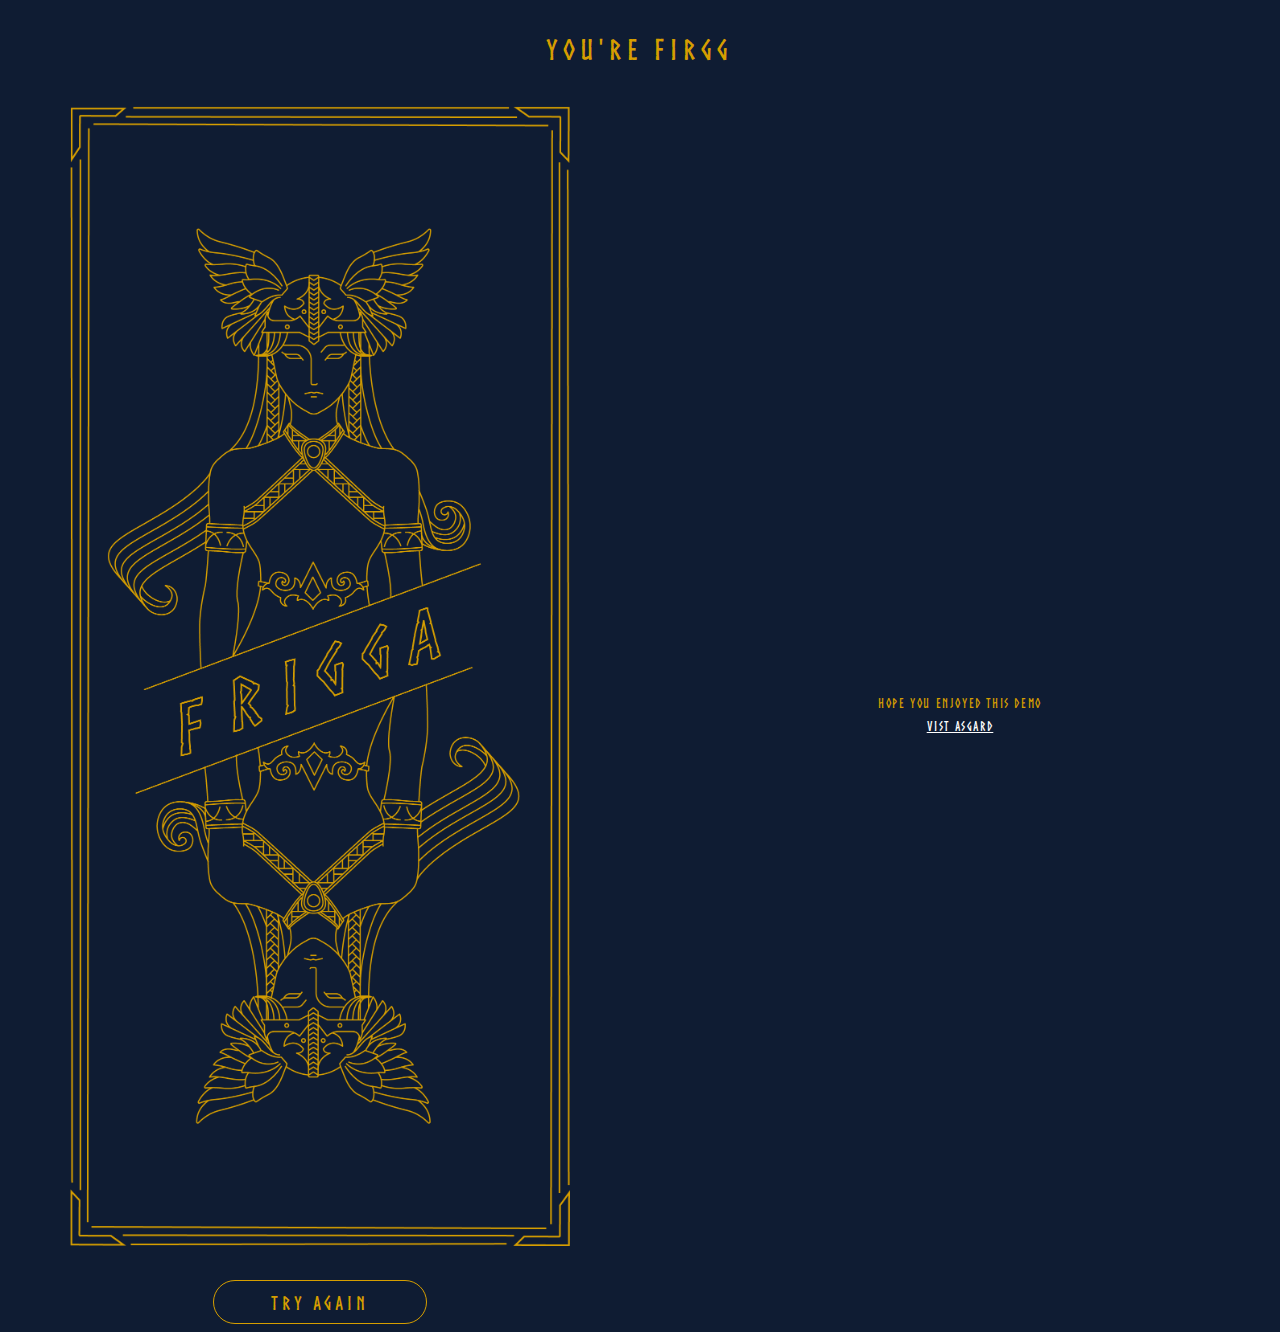
==== Frigg.html @ 059e4641 "Add files via upload" ====
<!DOCTYPE html>
<html lang="en" class="no-js">
	<head>
		<meta charset="UTF-8" />
		<meta http-equiv="X-UA-Compatible" content="IE=edge">
		<meta name="viewport" content="width=device-width, initial-scale=1">
		<title>Norse gods</title>
		<link rel="stylesheet" type="text/css" href="css/normalize.css" />
		<link rel="stylesheet" type="text/css" href="css/demo.css" />
		<script src="js/modernizr-custom.js"></script>
	</head>
	<body>
		<div class="container">
			<header class="codrops-header">
				<p>You're Firgg</p>
			</header>

			<div class="content">
		    	<div class="results">
			    <img src="img/r5.png" alt="Try" />
                <p>
				    
				</p>
		    	</div>

				<button class="button button--TryAgain" onclick="window.location.href='index.html'"> 
				 Try again
				</button>
            </div>

			<!-- Related demos -->
			<section class="content">
		    	<p>Hope you enjoyed this demo<br/><a href="https://www.facebook.com/groups/219597962148508">Vist Asgard</a> </p>
			</section>
		</div><!-- /container -->
		<script src="js/classie.js"></script>

		<script>
			// http://stackoverflow.com/a/11381730/989439
			function mobilecheck() {
				var check = false;
				(function(a){if(/(android|ipad|playbook|silk|bb\d+|meego).+mobile|avantgo|bada\/|blackberry|blazer|compal|elaine|fennec|hiptop|iemobile|ip(hone|od)|iris|kindle|lge |maemo|midp|mmp|netfront|opera m(ob|in)i|palm( os)?|phone|p(ixi|re)\/|plucker|pocket|psp|series(4|6)0|symbian|treo|up\.(browser|link)|vodafone|wap|windows (ce|phone)|xda|xiino/i.test(a)||/1207|6310|6590|3gso|4thp|50[1-6]i|770s|802s|a wa|abac|ac(er|oo|s\-)|ai(ko|rn)|al(av|ca|co)|amoi|an(ex|ny|yw)|aptu|ar(ch|go)|as(te|us)|attw|au(di|\-m|r |s )|avan|be(ck|ll|nq)|bi(lb|rd)|bl(ac|az)|br(e|v)w|bumb|bw\-(n|u)|c55\/|capi|ccwa|cdm\-|cell|chtm|cldc|cmd\-|co(mp|nd)|craw|da(it|ll|ng)|dbte|dc\-s|devi|dica|dmob|do(c|p)o|ds(12|\-d)|el(49|ai)|em(l2|ul)|er(ic|k0)|esl8|ez([4-7]0|os|wa|ze)|fetc|fly(\-|_)|g1 u|g560|gene|gf\-5|g\-mo|go(\.w|od)|gr(ad|un)|haie|hcit|hd\-(m|p|t)|hei\-|hi(pt|ta)|hp( i|ip)|hs\-c|ht(c(\-| |_|a|g|p|s|t)|tp)|hu(aw|tc)|i\-(20|go|ma)|i230|iac( |\-|\/)|ibro|idea|ig01|ikom|im1k|inno|ipaq|iris|ja(t|v)a|jbro|jemu|jigs|kddi|keji|kgt( |\/)|klon|kpt |kwc\-|kyo(c|k)|le(no|xi)|lg( g|\/(k|l|u)|50|54|\-[a-w])|libw|lynx|m1\-w|m3ga|m50\/|ma(te|ui|xo)|mc(01|21|ca)|m\-cr|me(rc|ri)|mi(o8|oa|ts)|mmef|mo(01|02|bi|de|do|t(\-| |o|v)|zz)|mt(50|p1|v )|mwbp|mywa|n10[0-2]|n20[2-3]|n30(0|2)|n50(0|2|5)|n7(0(0|1)|10)|ne((c|m)\-|on|tf|wf|wg|wt)|nok(6|i)|nzph|o2im|op(ti|wv)|oran|owg1|p800|pan(a|d|t)|pdxg|pg(13|\-([1-8]|c))|phil|pire|pl(ay|uc)|pn\-2|po(ck|rt|se)|prox|psio|pt\-g|qa\-a|qc(07|12|21|32|60|\-[2-7]|i\-)|qtek|r380|r600|raks|rim9|ro(ve|zo)|s55\/|sa(ge|ma|mm|ms|ny|va)|sc(01|h\-|oo|p\-)|sdk\/|se(c(\-|0|1)|47|mc|nd|ri)|sgh\-|shar|sie(\-|m)|sk\-0|sl(45|id)|sm(al|ar|b3|it|t5)|so(ft|ny)|sp(01|h\-|v\-|v )|sy(01|mb)|t2(18|50)|t6(00|10|18)|ta(gt|lk)|tcl\-|tdg\-|tel(i|m)|tim\-|t\-mo|to(pl|sh)|ts(70|m\-|m3|m5)|tx\-9|up(\.b|g1|si)|utst|v400|v750|veri|vi(rg|te)|vk(40|5[0-3]|\-v)|vm40|voda|vulc|vx(52|53|60|61|70|80|81|83|85|98)|w3c(\-| )|webc|whit|wi(g |nc|nw)|wmlb|wonu|x700|yas\-|your|zeto|zte\-/i.test(a.substr(0,4)))check = true})(navigator.userAgent||navigator.vendor||window.opera);
				return check;
			}

			var clickeventtype = mobilecheck() ? 'touchstart' : 'click';

			(function() {
				var support = { animations : Modernizr.cssanimations },
					animEndEventNames = { 'WebkitAnimation' : 'webkitAnimationEnd', 'OAnimation' : 'oAnimationEnd', 'msAnimation' : 'MSAnimationEnd', 'animation' : 'animationend' },
					animEndEventName = animEndEventNames[ Modernizr.prefixed( 'animation' ) ],
					onEndAnimation = function( el, callback ) {
						var onEndCallbackFn = function( ev ) {
							if( support.animations ) {
								if(ev.target != this) return;
								this.removeEventListener( animEndEventName, onEndCallbackFn);
							}
							if(callback && typeof callback === 'function') {callback.call();}
						};
						if( support.animations ) {
							el.addEventListener(animEndEventName, onEndCallbackFn);
						}
						else {
							onEndCallbackFn();
						}
					};

				[].slice.call(document.querySelectorAll('.button--sonar')).forEach(function(el) {
					el.addEventListener(clickeventtype, function(ev) {
						if( el.getAttribute('data-state') !== 'locked' ) {
							classie.add(el, 'button--active');
							onEndAnimation(el, function() {
								classie.remove(el, 'button--active');
							});
						}
					});
				});
			})();
		</script>
		<script src="js/dynamics.min.js"></script>

	</body>
</html>
---- css/demo.css ----
@font-face {
    font-family: "Norse-Bold";
    src: url('../fonts/Norse-Bold.otf') format("truetype");
}

@font-face {
	font-weight: normal;
	font-style: normal;
	font-family: 'codropsicons';
	src:url('../fonts/codropsicons/codropsicons.eot');
	src:url('../fonts/codropsicons/codropsicons.eot?#iefix') format('embedded-opentype'),
		url('../fonts/codropsicons/codropsicons.woff') format('woff'),
		url('../fonts/codropsicons/codropsicons.ttf') format('truetype'),
		url('../fonts/codropsicons/codropsicons.svg#codropsicons') format('svg');
}

*, *:after, *:before { -webkit-box-sizing: border-box; box-sizing: border-box; }
.clearfix:before, .clearfix:after {display: table;  content: ''; }
.clearfix:after { clear: both; }

body {
	font-family: Avenir, 'Helvetica Neue', 'Lato', 'Segoe UI', Helvetica, Arial, sans-serif;
	background: #0f1c33;
	-webkit-font-smoothing: antialiased;
	-moz-osx-font-smoothing: grayscale;
}

button:focus {
	outline: none;
}
.button--TryAgain{
    padding: 0.6em 3em;
    font-size: 1.2em;
    color:#d69e00;
    text-align: center;
    border-radius: 2em;
    background: #0f1c33;
    border: .07em solid #d69e00;
    letter-spacing: .2em;
}
.container {
	display: -webkit-flex;
	display: flex;
	-webkit-justify-content: center;
	justify-content: center;
	-webkit-align-items: center;
	align-items: center;
	-webkit-flex-wrap: wrap;
	flex-wrap: wrap;
}

/* Header */


.codrops-header {
	width: 100%;
	padding: 0.2em;
    font-family: "Norse-Bold", Verdana, Tahoma;
	text-align: center;
	color: #d69e00;
    font-size: 1.8em;
    letter-spacing: .2em;
}


/* Content */
.content {
	-webkit-align-self: stretch;
	align-self: stretch;
    align-items: center;
    text-align: center;
    font-size: 1em;
    letter-spacing: .1em;
	overflow: hidden;
	padding: .5em;
	width: 50%;
	position: relative;
	display: -webkit-flex;
	display: flex;
    color:#d69e00;
	-webkit-justify-content: center;
	justify-content: center;
	-webkit-align-items: center;
	align-items: center;
	-webkit-flex-direction: column;
	flex-direction: column;
    font-family: "Norse-Bold", Verdana, Tahoma;
}
.content p{
    font-size: 0.8em;
    line-height: 1.8em;
}
.content a{
    color: #fff;
    text-decoration: underline;
}

.content:nth-child(even):last-child {
	width: 100%;
}

.content__title {
	margin:  0;
	font-size: 1em;
	z-index: 100;
	position: relative;
	color: rgba(0,0,0,0.25);
}

.results{
/*    padding: 1em auto;*/
    margin-bottom: 1.2em;
    text-align: center;
}

.results img{
   	width: 80%;
}



@media screen and (max-width: 60em) {
	.codrops-header h1 {
		font-size: 3em;
	}
	.content {
		width: 100%;
	}
	.content--related {
		font-size: 0.9em;
	}
}
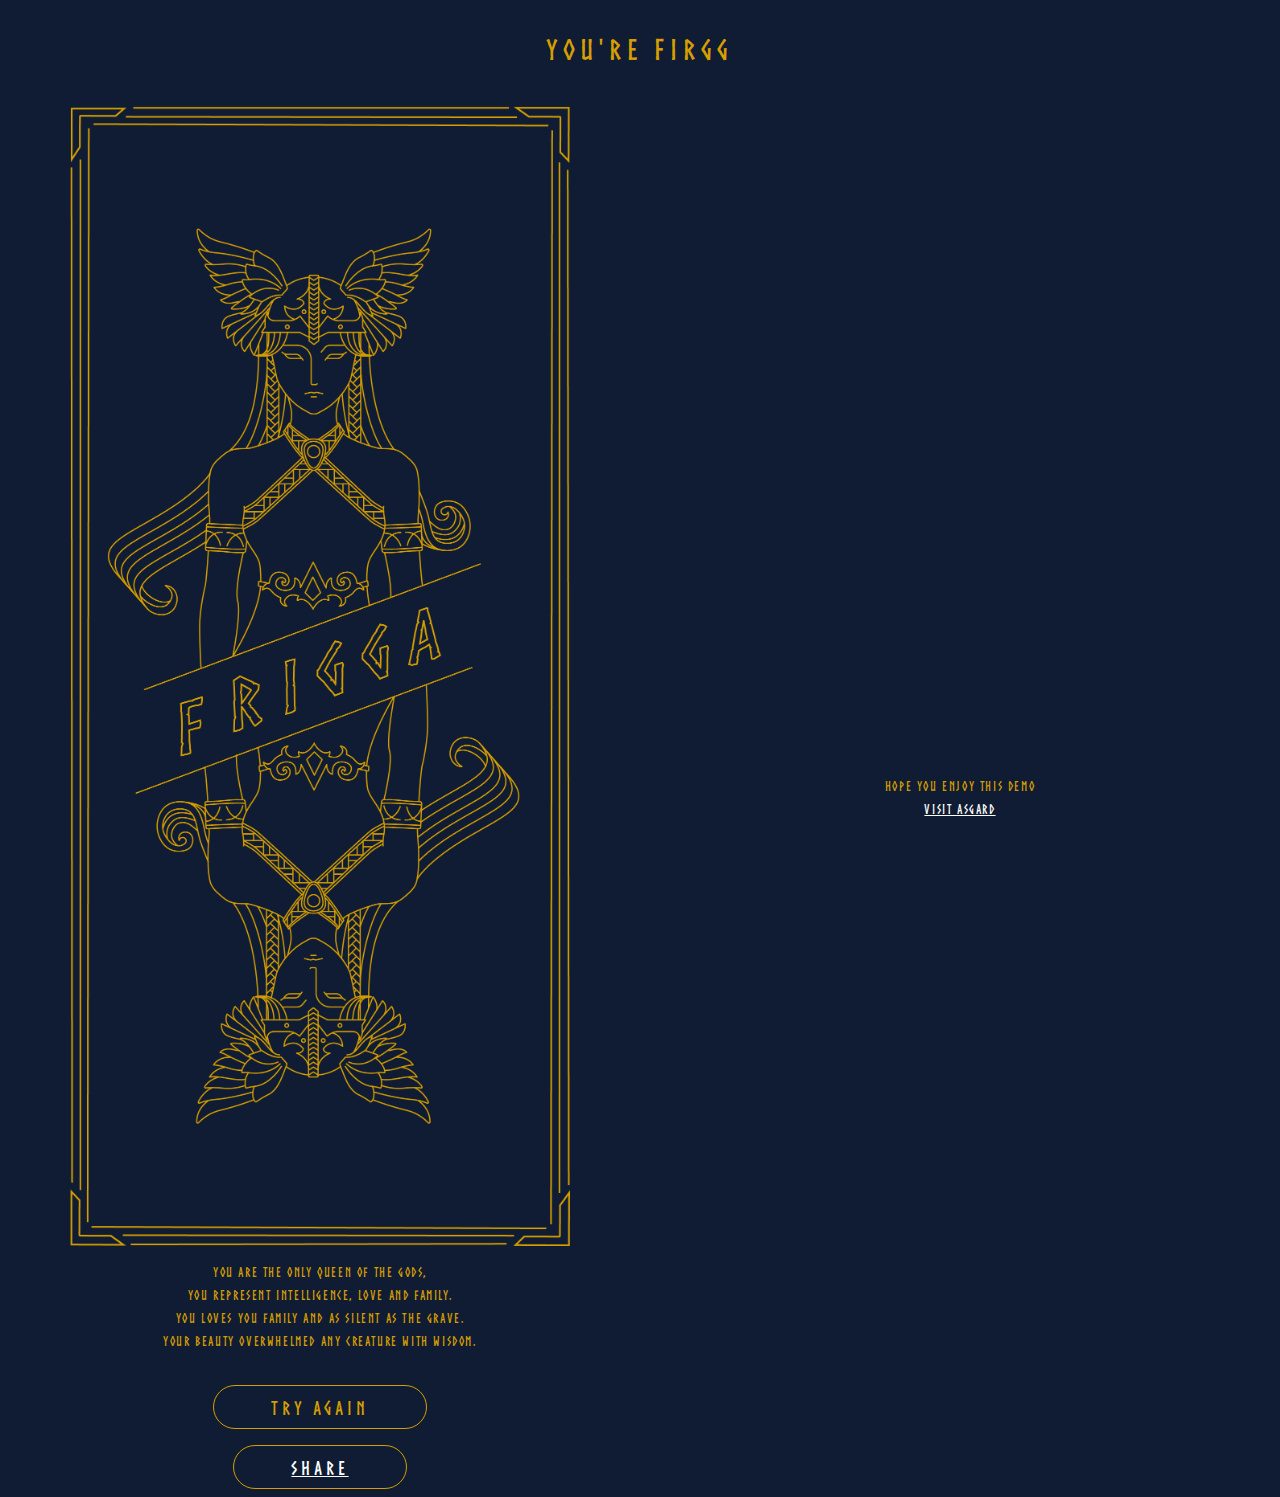
==== commit 8d7c2e63: "Update Frigg.html" ====
--- a/Frigg.html
+++ b/Frigg.html
@@ -8,6 +8,11 @@
 		<link rel="stylesheet" type="text/css" href="css/normalize.css" />
 		<link rel="stylesheet" type="text/css" href="css/demo.css" />
 		<script src="js/modernizr-custom.js"></script>
+		<!-- facebook -->      
+        <meta property="og:image" content="@ViewBag.ShareImg" />       
+        <meta property="og:locale" content="en-US" />  
+        <meta property="og:type"   content="website" />  
+        <meta property="og:url"   content="https://snow1991bloom.github.io/Norse-Gods/Frigg.html" />  
 	</head>
 	<body>
 		<div class="container">
@@ -18,19 +23,24 @@
 			<div class="content">
 		    	<div class="results">
 			    <img src="img/r5.png" alt="Try" />
-                <p>
-				    
+                <p id="results">
+				    You are the only queen of the gods, <br/>
+				    you represent intelligence, love and family.<br/>
+				    You loves you family and  as silent as the grave.<br/> 
+				    Your beauty overwhelmed any creature with wisdom.
 				</p>
 		    	</div>
 
 				<button class="button button--TryAgain" onclick="window.location.href='index.html'"> 
 				 Try again
 				</button>
+                  <br/>
+           		<button class="button fb-share-button button--TryAgain"><a id="fbShare" href="https://www.facebook.com/sharer/sharer.php?u=http%3A%2F%2Fsnow1991bloom.github.io%2FNorse-Gods%2FFrigg.html" target="_blank">share</a></button>
             </div>
 
 			<!-- Related demos -->
 			<section class="content">
-		    	<p>Hope you enjoyed this demo<br/><a href="https://www.facebook.com/groups/219597962148508">Vist Asgard</a> </p>
+		    	<p>Hope you enjoy this demo<br/><a href="https://www.facebook.com/groups/219597962148508">Visit Asgard</a> </p>
 			</section>
 		</div><!-- /container -->
 		<script src="js/classie.js"></script>
@@ -46,6 +56,7 @@
 			var clickeventtype = mobilecheck() ? 'touchstart' : 'click';
 
 			(function() {
+
 				var support = { animations : Modernizr.cssanimations },
 					animEndEventNames = { 'WebkitAnimation' : 'webkitAnimationEnd', 'OAnimation' : 'oAnimationEnd', 'msAnimation' : 'MSAnimationEnd', 'animation' : 'animationend' },
 					animEndEventName = animEndEventNames[ Modernizr.prefixed( 'animation' ) ],
